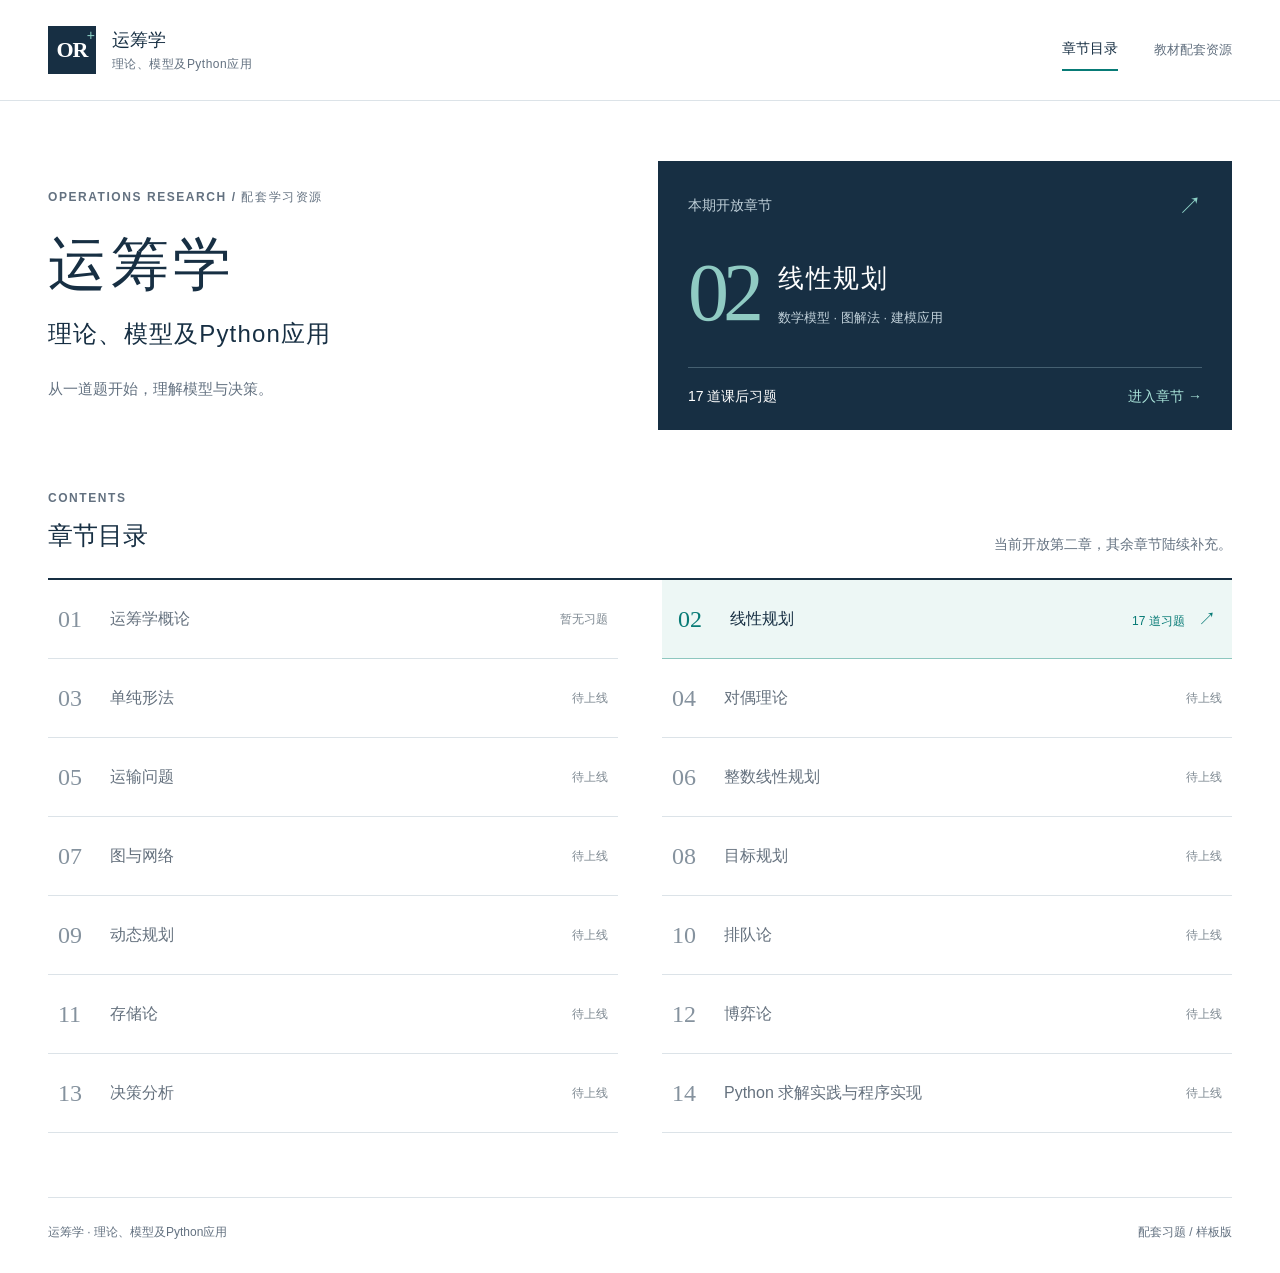
==== index.html @ b17d403d "Add files via upload" ====
<!doctype html><html lang="zh-CN"><head><meta charset="UTF-8"><meta name="viewport" content="width=device-width,initial-scale=1"><meta name="description" content="《运筹学 理论、模型及Python应用》配套习题，按章节阅读题目与数学模型。"><title>章节目录 · 运筹学配套学习资源</title><link rel="stylesheet" href="styles.css"><link rel="icon" href="favicon.svg" type="image/svg+xml"></head><body><a class="skip-link" href="#main">跳至正文</a><header class="site-header"><a class="brand" href="index.html" aria-label="返回教材首页"><span class="brand-symbol">OR<span>+</span></span><span class="brand-name">运筹学<span>理论、模型及Python应用</span></span></a><nav aria-label="主导航"><a href="index.html">章节目录</a><span class="edition">教材配套资源</span></nav></header><main id="main" class="home"><section class="intro"><div><p class="eyebrow">OPERATIONS RESEARCH / 配套学习资源</p><h1>运筹学</h1><p class="book-subtitle">理论、模型及Python应用</p><p class="intro-note">从一道题开始，理解模型与决策。</p></div><a class="featured" href="chapter-02.html"><div class="featured-top"><span>本期开放章节</span><span aria-hidden="true">↗</span></div><div class="featured-title"><span class="featured-number">02</span><div><h2>线性规划</h2><p>数学模型 · 图解法 · 建模应用</p></div></div><div class="featured-bottom"><span>17 道课后习题</span><span>进入章节 →</span></div></a></section><section class="catalog" aria-labelledby="catalog-title"><div class="section-heading"><div><span class="eyebrow">CONTENTS</span><h2 id="catalog-title">章节目录</h2></div><p>当前开放第二章，其余章节陆续补充。</p></div><div class="chapter-list"><div class="chapter-row unavailable"><span class="chapter-number">01</span><span class="chapter-name">运筹学概论</span><span class="row-status">暂无习题</span></div><a class="chapter-row available" href="chapter-02.html"><span class="chapter-number">02</span><span class="chapter-name">线性规划</span><span class="row-status">17 道习题 <span aria-hidden="true">↗</span></span></a><div class="chapter-row unavailable"><span class="chapter-number">03</span><span class="chapter-name">单纯形法</span><span class="row-status">待上线</span></div><div class="chapter-row unavailable"><span class="chapter-number">04</span><span class="chapter-name">对偶理论</span><span class="row-status">待上线</span></div><div class="chapter-row unavailable"><span class="chapter-number">05</span><span class="chapter-name">运输问题</span><span class="row-status">待上线</span></div><div class="chapter-row unavailable"><span class="chapter-number">06</span><span class="chapter-name">整数线性规划</span><span class="row-status">待上线</span></div><div class="chapter-row unavailable"><span class="chapter-number">07</span><span class="chapter-name">图与网络</span><span class="row-status">待上线</span></div><div class="chapter-row unavailable"><span class="chapter-number">08</span><span class="chapter-name">目标规划</span><span class="row-status">待上线</span></div><div class="chapter-row unavailable"><span class="chapter-number">09</span><span class="chapter-name">动态规划</span><span class="row-status">待上线</span></div><div class="chapter-row unavailable"><span class="chapter-number">10</span><span class="chapter-name">排队论</span><span class="row-status">待上线</span></div><div class="chapter-row unavailable"><span class="chapter-number">11</span><span class="chapter-name">存储论</span><span class="row-status">待上线</span></div><div class="chapter-row unavailable"><span class="chapter-number">12</span><span class="chapter-name">博弈论</span><span class="row-status">待上线</span></div><div class="chapter-row unavailable"><span class="chapter-number">13</span><span class="chapter-name">决策分析</span><span class="row-status">待上线</span></div><div class="chapter-row unavailable"><span class="chapter-number">14</span><span class="chapter-name">Python 求解实践与程序实现</span><span class="row-status">待上线</span></div></div></section></main><footer class="site-footer"><span>运筹学 · 理论、模型及Python应用</span><span>配套习题 / 样板版</span></footer></body></html>
---- styles.css ----
:root{--ink:#172f43;--muted:#637180;--accent:#087b76;--line:#dce3e8;--surface:#f3f6f8;--paper:#fff;font-family:Inter,"Segoe UI","Microsoft YaHei","PingFang SC",sans-serif;color:var(--ink);background:var(--paper);font-synthesis:none;line-height:1.65}*{box-sizing:border-box}body{margin:0}a{color:inherit;text-decoration:none}button,select{font:inherit}a:focus-visible,select:focus-visible,[tabindex]:focus-visible{outline:3px solid #16a49a;outline-offset:5px}::selection{background:#d3eee9}p,h1,h2{margin:0}a,select{-webkit-tap-highlight-color:transparent}[hidden]{display:none!important}.skip-link{position:fixed;top:-100px;left:20px;z-index:100;background:var(--ink);color:white;padding:12px}.skip-link:focus{top:12px}.site-header{max-width:1280px;margin:auto;padding:26px 48px;display:flex;align-items:center;justify-content:space-between;border-bottom:1px solid var(--line);gap:20px}.brand{display:flex;align-items:center;gap:16px}.brand-symbol{background:var(--ink);color:white;width:48px;height:48px;display:flex;align-items:center;justify-content:center;position:relative;font:bold 22px Georgia,serif;letter-spacing:-1px}.brand-symbol>span{position:absolute;right:2px;top:1px;color:#8dd2c7;font:14px sans-serif}.brand-name{font-size:18px;font-weight:700;line-height:1.45}.brand-name>span{display:block;font-size:12px;letter-spacing:.04em;font-weight:400;color:var(--muted);margin-top:3px}.site-header nav{display:flex;align-items:center;gap:36px;font-size:14px}.site-header nav a{padding:8px 0;border-bottom:2px solid var(--accent)}.edition{color:var(--muted);font-size:13px}.home,.chapter-page{max-width:1184px;padding:0 0 64px;margin:auto}.intro{padding:60px 0 54px;display:grid;grid-template-columns:1fr 1fr;gap:68px;align-items:center}.eyebrow{font-size:12px;font-weight:600;letter-spacing:.13em;color:var(--muted)}.intro h1{font-size:58px;letter-spacing:.08em;font-family:"Songti SC","SimSun",serif;line-height:1.2;margin:22px 0 14px}.book-subtitle{font-size:24px;letter-spacing:.05em}.intro-note{margin-top:24px;color:var(--muted);font-size:15px}.featured{background:var(--ink);color:white;padding:25px 30px 22px;display:block;transition:background .2s,transform .2s}.featured:hover{background:#213f55;transform:translateY(-2px)}.featured-top,.featured-bottom{display:flex;justify-content:space-between;align-items:center;font-size:14px}.featured-top{color:#c0d0d9}.featured-top>span:last-child{font-size:24px;color:#8dd2c7}.featured-title{display:flex;gap:24px;align-items:center;padding:26px 0 33px}.featured-number{font:96px/1 Georgia,serif;color:#90cbc3;letter-spacing:-6px}.featured h2{font-size:29px;letter-spacing:.06em}.featured-title p{font-size:13px;color:#c0d0d9;margin-top:7px}.featured-bottom{border-top:1px solid #456071;padding-top:17px}.featured-bottom>span:last-child{color:#a8e2d8}.section-heading{display:flex;align-items:flex-end;justify-content:space-between;margin-bottom:22px;gap:20px}.section-heading h2{font-size:25px;margin-top:5px}.section-heading p{font-size:14px;color:var(--muted)}.chapter-list{display:grid;grid-template-columns:1fr 1fr;border-top:2px solid var(--ink);column-gap:44px}.chapter-row{display:flex;align-items:center;gap:20px;min-height:79px;border-bottom:1px solid var(--line);padding:18px 10px;line-height:1.4}.chapter-number{font:24px Georgia,serif;color:#85929e;min-width:32px}.chapter-name{font-size:16px;flex:1}.row-status{font-size:12px;color:#7d8891;white-space:nowrap}.available{background:#edf7f5;border-bottom-color:#8ec7bf;padding-left:16px;padding-right:16px}.available .chapter-number,.available .row-status{color:var(--accent)}.available .chapter-name{font-weight:700}.available:hover{background:#e0f0ec}.row-status>span{margin-left:10px;font-size:18px}.unavailable{color:#65717e}.site-footer{max-width:1184px;margin:auto;border-top:1px solid var(--line);padding:25px 0 30px;display:flex;justify-content:space-between;gap:20px;font-size:12px;color:var(--muted)}.breadcrumb{display:flex;gap:14px;font-size:13px;color:var(--muted);padding-top:25px}.breadcrumb a:hover{color:var(--accent)}.chapter-intro{display:flex;justify-content:space-between;align-items:center;padding:28px 0 30px;border-bottom:2px solid var(--ink);margin-bottom:34px}.chapter-intro h1{font-size:40px;letter-spacing:.07em;line-height:1.4;margin:9px 0}.chapter-intro p:last-child{font-size:14px;color:var(--muted)}.chapter-intro p>span{margin:0 9px}.chapter-watermark{font:104px/1 Georgia,serif;color:#dee7ea;letter-spacing:-5px;padding-right:16px}.reading-layout{display:grid;grid-template-columns:248px minmax(0,1fr);gap:46px;align-items:start}.exercise-sidebar{position:sticky;top:24px;background:var(--surface);padding:22px 14px 15px}.sidebar-heading{display:flex;align-items:center;justify-content:space-between;padding:0 10px 17px;border-bottom:1px solid var(--line);margin-bottom:10px}.sidebar-heading h2{font-size:15px}.sidebar-heading>span{font-size:12px;color:var(--muted)}.exercise-sidebar nav{display:grid;gap:2px;max-height:calc(100vh - 160px);overflow-y:auto}.exercise-sidebar a{display:flex;align-items:center;gap:12px;font-size:14px;padding:9px 10px;border-left:2px solid transparent}.exercise-sidebar a>span{font-size:12px;color:#7a8791;font-variant-numeric:tabular-nums}.exercise-sidebar a:hover{background:#e8eef0}.exercise-sidebar a.active{background:white;border-left-color:var(--accent);color:var(--accent);font-weight:600}.exercise-sidebar a.active>span{color:var(--accent)}.reading-main{min-width:0;scroll-margin-top:28px}.question-heading{padding:4px 0 25px;border-bottom:1px solid var(--line)}.question-heading h2{font-size:25px;line-height:1.6;margin-top:10px;letter-spacing:.01em}.question-heading h2>span{font-size:14px;color:var(--accent);background:#eaf5f2;padding:5px 9px;margin-right:14px;vertical-align:middle;font-weight:500;white-space:nowrap}.question-body{padding:22px 0 26px;font-size:17px;line-height:1.95;overflow-wrap:break-word}.question-body p{margin-bottom:18px}.question-body p:last-child{margin-bottom:0}.math-inline{display:inline-block;vertical-align:middle;max-width:100%}.math-display{display:block;text-align:center;margin:18px 0;overflow-x:auto;overflow-y:hidden;padding:14px 12px;background:#f7f9fa;max-width:100%;font-size:1em}.math-display>span{display:inline-block;min-width:max-content}.math mjx-container{margin:0!important}.math-inline svg{max-width:100%}.table-scroll{overflow:auto;margin:26px 0;max-width:100%;border:1px solid var(--line);border-radius:3px}.table-scroll table{border-collapse:collapse;width:100%;min-width:440px;font-size:14px;line-height:1.7}.table-scroll caption{text-align:left;font-weight:600;padding:14px 17px;background:#f0f4f6;border-bottom:1px solid var(--line);color:var(--ink);caption-side:top}.table-scroll th{text-align:left;background:#f7f9fa;font-weight:600}.table-scroll th,.table-scroll td{padding:12px 15px;border-bottom:1px solid var(--line);min-width:80px}.table-scroll tr:last-child td{border-bottom:0}.table-scroll tbody tr:nth-child(even){background:#fbfcfd}.answer-pending{padding:22px 24px;background:var(--surface);display:flex;gap:16px;align-items:center;border-left:3px solid #c3d1d9;margin:12px 0 28px}.answer-pending strong{font-size:15px;font-weight:600}.answer-pending p{font-size:13px;color:var(--muted);margin-top:3px}.answer-icon{font-size:28px;color:#8094a2;line-height:1}.question-pagination{border-top:1px solid var(--line);padding-top:24px;display:grid;grid-template-columns:1fr auto 1fr;align-items:center;font-size:14px;gap:15px}.question-pagination a{padding:10px 16px;border:1px solid var(--line);width:max-content;transition:background .15s}.question-pagination a:hover{background:var(--ink);color:white}.question-pagination #previous{grid-column:1}.question-pagination #position{grid-column:2;color:var(--muted);font-size:13px;grid-row:1}.question-pagination #next{grid-column:3;justify-self:end;grid-row:1}.mobile-jump{display:none}.question:not([hidden])~.question:not([hidden]){margin-top:50px}@media(min-width:1500px){.home,.chapter-page,.site-footer{max-width:1200px}}@media(max-width:1280px){.home,.chapter-page,.site-footer{margin-left:48px;margin-right:48px}.intro{gap:36px}.featured-number{font-size:82px}.featured h2{font-size:26px}.featured-title{gap:20px}.reading-layout{gap:32px}}@media(max-width:900px){.site-header{padding:20px 28px}.home,.chapter-page,.site-footer{margin-left:28px;margin-right:28px}.intro{gap:28px}.intro h1{font-size:46px}.book-subtitle{font-size:19px}.featured{padding:20px}.featured-number{font-size:62px}.featured h2{font-size:22px}.featured-title{gap:18px}.featured-title p{max-width:140px}.chapter-list{column-gap:26px}.reading-layout{grid-template-columns:200px minmax(0,1fr);gap:25px}.exercise-sidebar{padding:18px 8px}.exercise-sidebar a{font-size:13px;padding:10px 7px;gap:8px}.question-heading h2{font-size:22px}.question-heading h2>span{display:block;width:max-content;margin:0 0 10px}}@media(max-width:680px){.site-header{padding:18px 20px;gap:12px}.brand{gap:10px}.brand-symbol{width:40px;height:40px;font-size:20px}.brand-name{font-size:16px}.brand-name>span{font-size:11px;letter-spacing:0}.site-header nav{gap:0;font-size:13px}.edition{display:none}.home,.chapter-page,.site-footer{margin-left:20px;margin-right:20px}.intro{grid-template-columns:1fr;padding:32px 0;gap:28px}.eyebrow{font-size:11px;letter-spacing:.08em}.intro h1{font-size:45px;margin-top:17px;margin-bottom:12px}.book-subtitle{font-size:20px}.intro-note{margin-top:16px;font-size:14px}.featured{padding:21px 24px}.featured-title{padding:16px 0 23px;gap:25px}.featured-number{font-size:74px}.featured-title p{max-width:none}.featured h2{font-size:27px}.featured-top,.featured-bottom{font-size:13px}.section-heading{display:block;margin-top:5px}.section-heading h2{font-size:23px}.section-heading p{font-size:13px;margin-top:9px}.chapter-list{grid-template-columns:1fr}.chapter-row{min-height:74px;gap:16px}.chapter-name{font-size:15px}.site-footer{flex-direction:column;gap:5px;padding:22px 0}.chapter-intro{padding:23px 0;margin-bottom:22px}.chapter-intro h1{font-size:32px}.chapter-watermark{font-size:82px}.reading-layout{display:block}.exercise-sidebar{display:none}.mobile-jump{display:flex;align-items:center;gap:15px;margin:0 0 24px;padding:13px 15px;background:var(--surface)}.mobile-jump label{font-size:13px;white-space:nowrap;color:var(--muted)}.mobile-jump select{min-width:0;width:100%;background:white;color:var(--ink);border:1px solid #bdccd5;padding:10px 9px;border-radius:3px;font-size:14px}.question-heading h2{font-size:23px}.question-heading h2>span{display:inline-block;font-size:12px;margin:0 10px 0 0;padding:4px 7px}.question-heading{padding-bottom:19px}.question-body{font-size:16px;padding-top:22px;line-height:1.95}.math-display{padding:14px 5px;font-size:.94em}.table-scroll{margin:22px 0}.table-scroll th,.table-scroll td{padding:11px 13px}.answer-pending{padding:17px 18px}.question-pagination a{padding:10px 12px}.home,.chapter-page{padding-bottom:42px}}@media(prefers-reduced-motion:reduce){*{transition:none!important;scroll-behavior:auto!important}}@media print{.site-header,.site-footer,.exercise-sidebar,.mobile-jump,.question-pagination,.breadcrumb,.skip-link{display:none!important}.chapter-page{margin:0}.reading-layout{display:block}.question[hidden]{display:block!important}.question{break-before:page}.math-display{background:none}.table-scroll{overflow:visible}.chapter-intro{border:0}.answer-pending{display:none}}
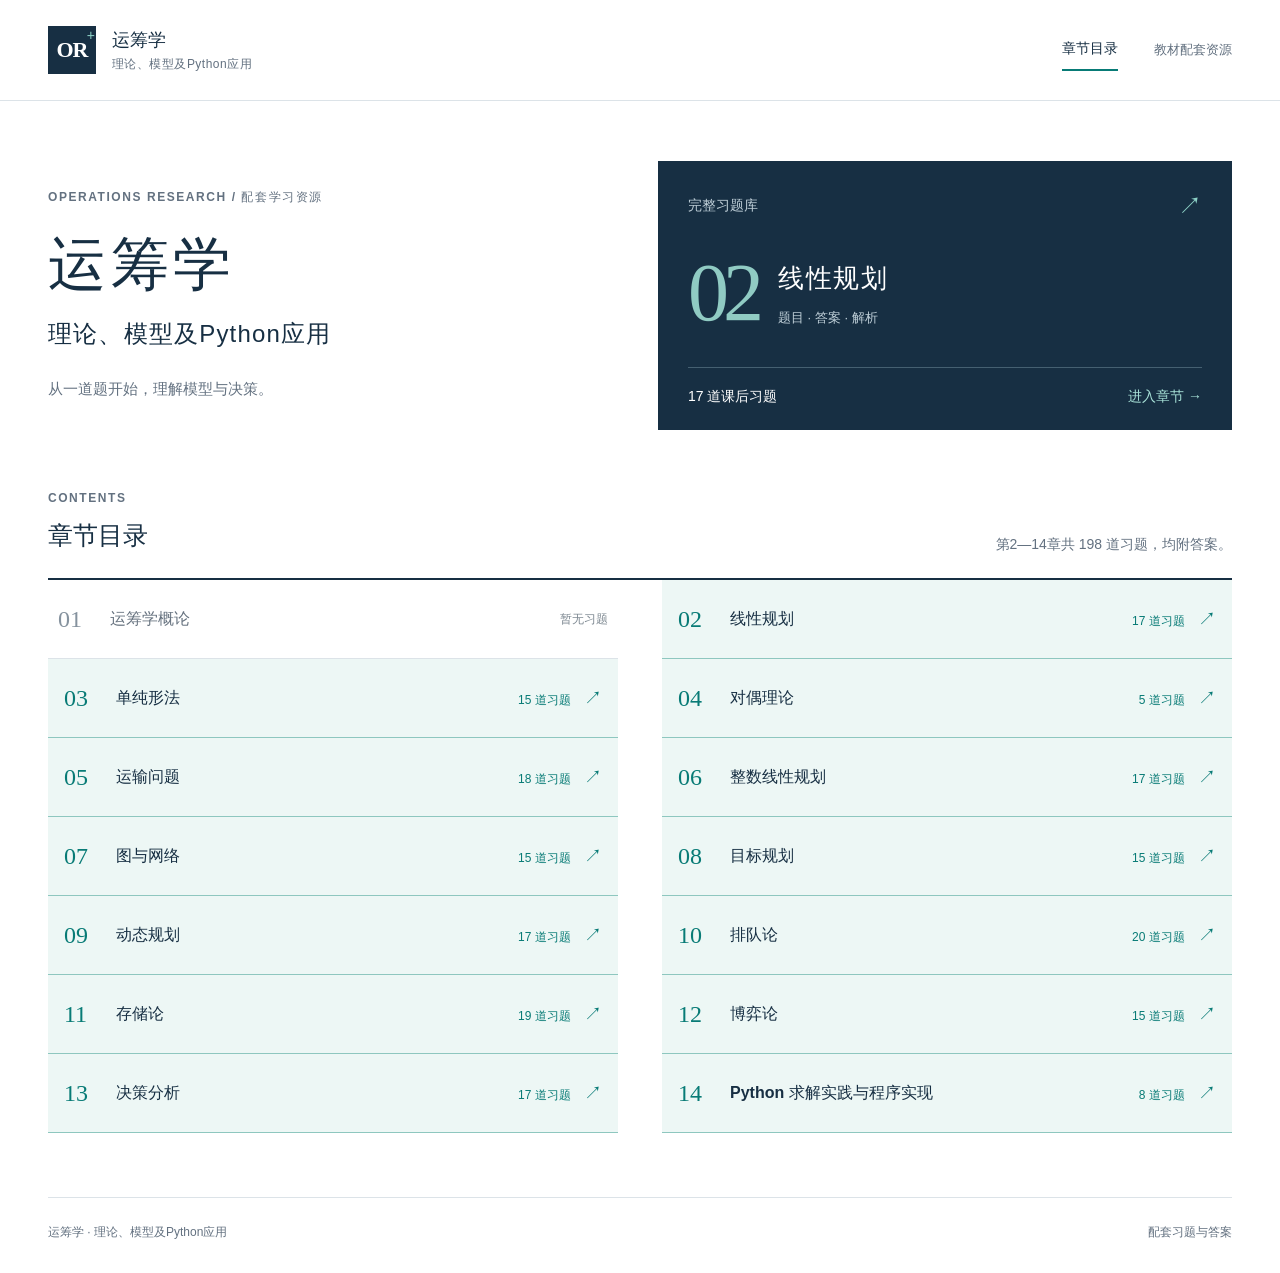
==== commit c0a6508b: "Publish reviewed exercises and answers for chapters 2-14" ====
--- a/index.html
+++ b/index.html
@@ -1 +1 @@
-<!doctype html><html lang="zh-CN"><head><meta charset="UTF-8"><meta name="viewport" content="width=device-width,initial-scale=1"><meta name="description" content="《运筹学 理论、模型及Python应用》配套习题，按章节阅读题目与数学模型。"><title>章节目录 · 运筹学配套学习资源</title><link rel="stylesheet" href="styles.css"><link rel="icon" href="favicon.svg" type="image/svg+xml"></head><body><a class="skip-link" href="#main">跳至正文</a><header class="site-header"><a class="brand" href="index.html" aria-label="返回教材首页"><span class="brand-symbol">OR<span>+</span></span><span class="brand-name">运筹学<span>理论、模型及Python应用</span></span></a><nav aria-label="主导航"><a href="index.html">章节目录</a><span class="edition">教材配套资源</span></nav></header><main id="main" class="home"><section class="intro"><div><p class="eyebrow">OPERATIONS RESEARCH / 配套学习资源</p><h1>运筹学</h1><p class="book-subtitle">理论、模型及Python应用</p><p class="intro-note">从一道题开始，理解模型与决策。</p></div><a class="featured" href="chapter-02.html"><div class="featured-top"><span>本期开放章节</span><span aria-hidden="true">↗</span></div><div class="featured-title"><span class="featured-number">02</span><div><h2>线性规划</h2><p>数学模型 · 图解法 · 建模应用</p></div></div><div class="featured-bottom"><span>17 道课后习题</span><span>进入章节 →</span></div></a></section><section class="catalog" aria-labelledby="catalog-title"><div class="section-heading"><div><span class="eyebrow">CONTENTS</span><h2 id="catalog-title">章节目录</h2></div><p>当前开放第二章，其余章节陆续补充。</p></div><div class="chapter-list"><div class="chapter-row unavailable"><span class="chapter-number">01</span><span class="chapter-name">运筹学概论</span><span class="row-status">暂无习题</span></div><a class="chapter-row available" href="chapter-02.html"><span class="chapter-number">02</span><span class="chapter-name">线性规划</span><span class="row-status">17 道习题 <span aria-hidden="true">↗</span></span></a><div class="chapter-row unavailable"><span class="chapter-number">03</span><span class="chapter-name">单纯形法</span><span class="row-status">待上线</span></div><div class="chapter-row unavailable"><span class="chapter-number">04</span><span class="chapter-name">对偶理论</span><span class="row-status">待上线</span></div><div class="chapter-row unavailable"><span class="chapter-number">05</span><span class="chapter-name">运输问题</span><span class="row-status">待上线</span></div><div class="chapter-row unavailable"><span class="chapter-number">06</span><span class="chapter-name">整数线性规划</span><span class="row-status">待上线</span></div><div class="chapter-row unavailable"><span class="chapter-number">07</span><span class="chapter-name">图与网络</span><span class="row-status">待上线</span></div><div class="chapter-row unavailable"><span class="chapter-number">08</span><span class="chapter-name">目标规划</span><span class="row-status">待上线</span></div><div class="chapter-row unavailable"><span class="chapter-number">09</span><span class="chapter-name">动态规划</span><span class="row-status">待上线</span></div><div class="chapter-row unavailable"><span class="chapter-number">10</span><span class="chapter-name">排队论</span><span class="row-status">待上线</span></div><div class="chapter-row unavailable"><span class="chapter-number">11</span><span class="chapter-name">存储论</span><span class="row-status">待上线</span></div><div class="chapter-row unavailable"><span class="chapter-number">12</span><span class="chapter-name">博弈论</span><span class="row-status">待上线</span></div><div class="chapter-row unavailable"><span class="chapter-number">13</span><span class="chapter-name">决策分析</span><span class="row-status">待上线</span></div><div class="chapter-row unavailable"><span class="chapter-number">14</span><span class="chapter-name">Python 求解实践与程序实现</span><span class="row-status">待上线</span></div></div></section></main><footer class="site-footer"><span>运筹学 · 理论、模型及Python应用</span><span>配套习题 / 样板版</span></footer></body></html>+<!doctype html><html lang="zh-CN"><head><meta charset="UTF-8"><meta name="viewport" content="width=device-width,initial-scale=1"><meta name="description" content="《运筹学 理论、模型及Python应用》配套习题与答案解析。"><title>章节目录 · 运筹学配套学习资源</title><link rel="stylesheet" href="styles.css"><link rel="icon" href="favicon.svg" type="image/svg+xml"></head><body><a class="skip-link" href="#main">跳至正文</a><header class="site-header"><a class="brand" href="index.html" aria-label="返回教材首页"><span class="brand-symbol">OR<span>+</span></span><span class="brand-name">运筹学<span>理论、模型及Python应用</span></span></a><nav aria-label="主导航"><a href="index.html">章节目录</a><span class="edition">教材配套资源</span></nav></header><main id="main" class="home"><section class="intro"><div><p class="eyebrow">OPERATIONS RESEARCH / 配套学习资源</p><h1>运筹学</h1><p class="book-subtitle">理论、模型及Python应用</p><p class="intro-note">从一道题开始，理解模型与决策。</p></div><a class="featured" href="chapter-02.html"><div class="featured-top"><span>完整习题库</span><span aria-hidden="true">↗</span></div><div class="featured-title"><span class="featured-number">02</span><div><h2>线性规划</h2><p>题目 · 答案 · 解析</p></div></div><div class="featured-bottom"><span>17 道课后习题</span><span>进入章节 →</span></div></a></section><section class="catalog" aria-labelledby="catalog-title"><div class="section-heading"><div><span class="eyebrow">CONTENTS</span><h2 id="catalog-title">章节目录</h2></div><p>第2—14章共 198 道习题，均附答案。</p></div><div class="chapter-list"><div class="chapter-row unavailable"><span class="chapter-number">01</span><span class="chapter-name">运筹学概论</span><span class="row-status">暂无习题</span></div><a class="chapter-row available" href="chapter-02.html"><span class="chapter-number">02</span><span class="chapter-name">线性规划</span><span class="row-status">17 道习题 <span aria-hidden="true">↗</span></span></a><a class="chapter-row available" href="chapter-03.html"><span class="chapter-number">03</span><span class="chapter-name">单纯形法</span><span class="row-status">15 道习题 <span aria-hidden="true">↗</span></span></a><a class="chapter-row available" href="chapter-04.html"><span class="chapter-number">04</span><span class="chapter-name">对偶理论</span><span class="row-status">5 道习题 <span aria-hidden="true">↗</span></span></a><a class="chapter-row available" href="chapter-05.html"><span class="chapter-number">05</span><span class="chapter-name">运输问题</span><span class="row-status">18 道习题 <span aria-hidden="true">↗</span></span></a><a class="chapter-row available" href="chapter-06.html"><span class="chapter-number">06</span><span class="chapter-name">整数线性规划</span><span class="row-status">17 道习题 <span aria-hidden="true">↗</span></span></a><a class="chapter-row available" href="chapter-07.html"><span class="chapter-number">07</span><span class="chapter-name">图与网络</span><span class="row-status">15 道习题 <span aria-hidden="true">↗</span></span></a><a class="chapter-row available" href="chapter-08.html"><span class="chapter-number">08</span><span class="chapter-name">目标规划</span><span class="row-status">15 道习题 <span aria-hidden="true">↗</span></span></a><a class="chapter-row available" href="chapter-09.html"><span class="chapter-number">09</span><span class="chapter-name">动态规划</span><span class="row-status">17 道习题 <span aria-hidden="true">↗</span></span></a><a class="chapter-row available" href="chapter-10.html"><span class="chapter-number">10</span><span class="chapter-name">排队论</span><span class="row-status">20 道习题 <span aria-hidden="true">↗</span></span></a><a class="chapter-row available" href="chapter-11.html"><span class="chapter-number">11</span><span class="chapter-name">存储论</span><span class="row-status">19 道习题 <span aria-hidden="true">↗</span></span></a><a class="chapter-row available" href="chapter-12.html"><span class="chapter-number">12</span><span class="chapter-name">博弈论</span><span class="row-status">15 道习题 <span aria-hidden="true">↗</span></span></a><a class="chapter-row available" href="chapter-13.html"><span class="chapter-number">13</span><span class="chapter-name">决策分析</span><span class="row-status">17 道习题 <span aria-hidden="true">↗</span></span></a><a class="chapter-row available" href="chapter-14.html"><span class="chapter-number">14</span><span class="chapter-name">Python 求解实践与程序实现</span><span class="row-status">8 道习题 <span aria-hidden="true">↗</span></span></a></div></section></main><footer class="site-footer"><span>运筹学 · 理论、模型及Python应用</span><span>配套习题与答案</span></footer></body></html>
--- a/styles.css
+++ b/styles.css
@@ -1 +1,20 @@
 :root{--ink:#172f43;--muted:#637180;--accent:#087b76;--line:#dce3e8;--surface:#f3f6f8;--paper:#fff;font-family:Inter,"Segoe UI","Microsoft YaHei","PingFang SC",sans-serif;color:var(--ink);background:var(--paper);font-synthesis:none;line-height:1.65}*{box-sizing:border-box}body{margin:0}a{color:inherit;text-decoration:none}button,select{font:inherit}a:focus-visible,select:focus-visible,[tabindex]:focus-visible{outline:3px solid #16a49a;outline-offset:5px}::selection{background:#d3eee9}p,h1,h2{margin:0}a,select{-webkit-tap-highlight-color:transparent}[hidden]{display:none!important}.skip-link{position:fixed;top:-100px;left:20px;z-index:100;background:var(--ink);color:white;padding:12px}.skip-link:focus{top:12px}.site-header{max-width:1280px;margin:auto;padding:26px 48px;display:flex;align-items:center;justify-content:space-between;border-bottom:1px solid var(--line);gap:20px}.brand{display:flex;align-items:center;gap:16px}.brand-symbol{background:var(--ink);color:white;width:48px;height:48px;display:flex;align-items:center;justify-content:center;position:relative;font:bold 22px Georgia,serif;letter-spacing:-1px}.brand-symbol>span{position:absolute;right:2px;top:1px;color:#8dd2c7;font:14px sans-serif}.brand-name{font-size:18px;font-weight:700;line-height:1.45}.brand-name>span{display:block;font-size:12px;letter-spacing:.04em;font-weight:400;color:var(--muted);margin-top:3px}.site-header nav{display:flex;align-items:center;gap:36px;font-size:14px}.site-header nav a{padding:8px 0;border-bottom:2px solid var(--accent)}.edition{color:var(--muted);font-size:13px}.home,.chapter-page{max-width:1184px;padding:0 0 64px;margin:auto}.intro{padding:60px 0 54px;display:grid;grid-template-columns:1fr 1fr;gap:68px;align-items:center}.eyebrow{font-size:12px;font-weight:600;letter-spacing:.13em;color:var(--muted)}.intro h1{font-size:58px;letter-spacing:.08em;font-family:"Songti SC","SimSun",serif;line-height:1.2;margin:22px 0 14px}.book-subtitle{font-size:24px;letter-spacing:.05em}.intro-note{margin-top:24px;color:var(--muted);font-size:15px}.featured{background:var(--ink);color:white;padding:25px 30px 22px;display:block;transition:background .2s,transform .2s}.featured:hover{background:#213f55;transform:translateY(-2px)}.featured-top,.featured-bottom{display:flex;justify-content:space-between;align-items:center;font-size:14px}.featured-top{color:#c0d0d9}.featured-top>span:last-child{font-size:24px;color:#8dd2c7}.featured-title{display:flex;gap:24px;align-items:center;padding:26px 0 33px}.featured-number{font:96px/1 Georgia,serif;color:#90cbc3;letter-spacing:-6px}.featured h2{font-size:29px;letter-spacing:.06em}.featured-title p{font-size:13px;color:#c0d0d9;margin-top:7px}.featured-bottom{border-top:1px solid #456071;padding-top:17px}.featured-bottom>span:last-child{color:#a8e2d8}.section-heading{display:flex;align-items:flex-end;justify-content:space-between;margin-bottom:22px;gap:20px}.section-heading h2{font-size:25px;margin-top:5px}.section-heading p{font-size:14px;color:var(--muted)}.chapter-list{display:grid;grid-template-columns:1fr 1fr;border-top:2px solid var(--ink);column-gap:44px}.chapter-row{display:flex;align-items:center;gap:20px;min-height:79px;border-bottom:1px solid var(--line);padding:18px 10px;line-height:1.4}.chapter-number{font:24px Georgia,serif;color:#85929e;min-width:32px}.chapter-name{font-size:16px;flex:1}.row-status{font-size:12px;color:#7d8891;white-space:nowrap}.available{background:#edf7f5;border-bottom-color:#8ec7bf;padding-left:16px;padding-right:16px}.available .chapter-number,.available .row-status{color:var(--accent)}.available .chapter-name{font-weight:700}.available:hover{background:#e0f0ec}.row-status>span{margin-left:10px;font-size:18px}.unavailable{color:#65717e}.site-footer{max-width:1184px;margin:auto;border-top:1px solid var(--line);padding:25px 0 30px;display:flex;justify-content:space-between;gap:20px;font-size:12px;color:var(--muted)}.breadcrumb{display:flex;gap:14px;font-size:13px;color:var(--muted);padding-top:25px}.breadcrumb a:hover{color:var(--accent)}.chapter-intro{display:flex;justify-content:space-between;align-items:center;padding:28px 0 30px;border-bottom:2px solid var(--ink);margin-bottom:34px}.chapter-intro h1{font-size:40px;letter-spacing:.07em;line-height:1.4;margin:9px 0}.chapter-intro p:last-child{font-size:14px;color:var(--muted)}.chapter-intro p>span{margin:0 9px}.chapter-watermark{font:104px/1 Georgia,serif;color:#dee7ea;letter-spacing:-5px;padding-right:16px}.reading-layout{display:grid;grid-template-columns:248px minmax(0,1fr);gap:46px;align-items:start}.exercise-sidebar{position:sticky;top:24px;background:var(--surface);padding:22px 14px 15px}.sidebar-heading{display:flex;align-items:center;justify-content:space-between;padding:0 10px 17px;border-bottom:1px solid var(--line);margin-bottom:10px}.sidebar-heading h2{font-size:15px}.sidebar-heading>span{font-size:12px;color:var(--muted)}.exercise-sidebar nav{display:grid;gap:2px;max-height:calc(100vh - 160px);overflow-y:auto}.exercise-sidebar a{display:flex;align-items:center;gap:12px;font-size:14px;padding:9px 10px;border-left:2px solid transparent}.exercise-sidebar a>span{font-size:12px;color:#7a8791;font-variant-numeric:tabular-nums}.exercise-sidebar a:hover{background:#e8eef0}.exercise-sidebar a.active{background:white;border-left-color:var(--accent);color:var(--accent);font-weight:600}.exercise-sidebar a.active>span{color:var(--accent)}.reading-main{min-width:0;scroll-margin-top:28px}.question-heading{padding:4px 0 25px;border-bottom:1px solid var(--line)}.question-heading h2{font-size:25px;line-height:1.6;margin-top:10px;letter-spacing:.01em}.question-heading h2>span{font-size:14px;color:var(--accent);background:#eaf5f2;padding:5px 9px;margin-right:14px;vertical-align:middle;font-weight:500;white-space:nowrap}.question-body{padding:22px 0 26px;font-size:17px;line-height:1.95;overflow-wrap:break-word}.question-body p{margin-bottom:18px}.question-body p:last-child{margin-bottom:0}.math-inline{display:inline-block;vertical-align:middle;max-width:100%}.math-display{display:block;text-align:center;margin:18px 0;overflow-x:auto;overflow-y:hidden;padding:14px 12px;background:#f7f9fa;max-width:100%;font-size:1em}.math-display>span{display:inline-block;min-width:max-content}.math mjx-container{margin:0!important}.math-inline svg{max-width:100%}.table-scroll{overflow:auto;margin:26px 0;max-width:100%;border:1px solid var(--line);border-radius:3px}.table-scroll table{border-collapse:collapse;width:100%;min-width:440px;font-size:14px;line-height:1.7}.table-scroll caption{text-align:left;font-weight:600;padding:14px 17px;background:#f0f4f6;border-bottom:1px solid var(--line);color:var(--ink);caption-side:top}.table-scroll th{text-align:left;background:#f7f9fa;font-weight:600}.table-scroll th,.table-scroll td{padding:12px 15px;border-bottom:1px solid var(--line);min-width:80px}.table-scroll tr:last-child td{border-bottom:0}.table-scroll tbody tr:nth-child(even){background:#fbfcfd}.answer-pending{padding:22px 24px;background:var(--surface);display:flex;gap:16px;align-items:center;border-left:3px solid #c3d1d9;margin:12px 0 28px}.answer-pending strong{font-size:15px;font-weight:600}.answer-pending p{font-size:13px;color:var(--muted);margin-top:3px}.answer-icon{font-size:28px;color:#8094a2;line-height:1}.question-pagination{border-top:1px solid var(--line);padding-top:24px;display:grid;grid-template-columns:1fr auto 1fr;align-items:center;font-size:14px;gap:15px}.question-pagination a{padding:10px 16px;border:1px solid var(--line);width:max-content;transition:background .15s}.question-pagination a:hover{background:var(--ink);color:white}.question-pagination #previous{grid-column:1}.question-pagination #position{grid-column:2;color:var(--muted);font-size:13px;grid-row:1}.question-pagination #next{grid-column:3;justify-self:end;grid-row:1}.mobile-jump{display:none}.question:not([hidden])~.question:not([hidden]){margin-top:50px}@media(min-width:1500px){.home,.chapter-page,.site-footer{max-width:1200px}}@media(max-width:1280px){.home,.chapter-page,.site-footer{margin-left:48px;margin-right:48px}.intro{gap:36px}.featured-number{font-size:82px}.featured h2{font-size:26px}.featured-title{gap:20px}.reading-layout{gap:32px}}@media(max-width:900px){.site-header{padding:20px 28px}.home,.chapter-page,.site-footer{margin-left:28px;margin-right:28px}.intro{gap:28px}.intro h1{font-size:46px}.book-subtitle{font-size:19px}.featured{padding:20px}.featured-number{font-size:62px}.featured h2{font-size:22px}.featured-title{gap:18px}.featured-title p{max-width:140px}.chapter-list{column-gap:26px}.reading-layout{grid-template-columns:200px minmax(0,1fr);gap:25px}.exercise-sidebar{padding:18px 8px}.exercise-sidebar a{font-size:13px;padding:10px 7px;gap:8px}.question-heading h2{font-size:22px}.question-heading h2>span{display:block;width:max-content;margin:0 0 10px}}@media(max-width:680px){.site-header{padding:18px 20px;gap:12px}.brand{gap:10px}.brand-symbol{width:40px;height:40px;font-size:20px}.brand-name{font-size:16px}.brand-name>span{font-size:11px;letter-spacing:0}.site-header nav{gap:0;font-size:13px}.edition{display:none}.home,.chapter-page,.site-footer{margin-left:20px;margin-right:20px}.intro{grid-template-columns:1fr;padding:32px 0;gap:28px}.eyebrow{font-size:11px;letter-spacing:.08em}.intro h1{font-size:45px;margin-top:17px;margin-bottom:12px}.book-subtitle{font-size:20px}.intro-note{margin-top:16px;font-size:14px}.featured{padding:21px 24px}.featured-title{padding:16px 0 23px;gap:25px}.featured-number{font-size:74px}.featured-title p{max-width:none}.featured h2{font-size:27px}.featured-top,.featured-bottom{font-size:13px}.section-heading{display:block;margin-top:5px}.section-heading h2{font-size:23px}.section-heading p{font-size:13px;margin-top:9px}.chapter-list{grid-template-columns:1fr}.chapter-row{min-height:74px;gap:16px}.chapter-name{font-size:15px}.site-footer{flex-direction:column;gap:5px;padding:22px 0}.chapter-intro{padding:23px 0;margin-bottom:22px}.chapter-intro h1{font-size:32px}.chapter-watermark{font-size:82px}.reading-layout{display:block}.exercise-sidebar{display:none}.mobile-jump{display:flex;align-items:center;gap:15px;margin:0 0 24px;padding:13px 15px;background:var(--surface)}.mobile-jump label{font-size:13px;white-space:nowrap;color:var(--muted)}.mobile-jump select{min-width:0;width:100%;background:white;color:var(--ink);border:1px solid #bdccd5;padding:10px 9px;border-radius:3px;font-size:14px}.question-heading h2{font-size:23px}.question-heading h2>span{display:inline-block;font-size:12px;margin:0 10px 0 0;padding:4px 7px}.question-heading{padding-bottom:19px}.question-body{font-size:16px;padding-top:22px;line-height:1.95}.math-display{padding:14px 5px;font-size:.94em}.table-scroll{margin:22px 0}.table-scroll th,.table-scroll td{padding:11px 13px}.answer-pending{padding:17px 18px}.question-pagination a{padding:10px 12px}.home,.chapter-page{padding-bottom:42px}}@media(prefers-reduced-motion:reduce){*{transition:none!important;scroll-behavior:auto!important}}@media print{.site-header,.site-footer,.exercise-sidebar,.mobile-jump,.question-pagination,.breadcrumb,.skip-link{display:none!important}.chapter-page{margin:0}.reading-layout{display:block}.question[hidden]{display:block!important}.question{break-before:page}.math-display{background:none}.table-scroll{overflow:visible}.chapter-intro{border:0}.answer-pending{display:none}}
+.exercise-figure{margin:24px 0;text-align:center}.exercise-figure img{display:block;width:100%;max-width:520px;height:auto;margin:auto}.exercise-figure figcaption{font-size:14px;color:var(--muted);margin-top:12px}.table-scroll td[rowspan]{vertical-align:middle}.table-scroll th{font-weight:600}
+.answer-panel{margin:12px 0 30px;border:1px solid #b9d7d2;border-left:4px solid var(--accent);background:#f5faf9}.answer-panel summary{display:flex;align-items:center;justify-content:space-between;gap:18px;padding:18px 22px;cursor:pointer;list-style:none;color:var(--ink);user-select:none}.answer-panel summary::-webkit-details-marker{display:none}.answer-panel summary::after{content:"＋";font-size:21px;line-height:1;color:var(--accent)}.answer-panel[open] summary::after{content:"－"}.answer-label{font-weight:700}.answer-action{margin-left:auto;font-size:13px;color:var(--muted)}.answer-panel[open] .answer-action{display:none}.answer-body{padding:23px 24px 26px;border-top:1px solid #cfe1de;background:#fff;font-size:16px;line-height:1.9;overflow-wrap:break-word}.answer-body>p{margin:0 0 17px}.answer-body>p:last-child{margin-bottom:0}.answer-body .math-display{background:#f7faf9}.answer-body .table-scroll{margin:22px 0}.table-section td{font-weight:700;background:#eef5f4!important;color:var(--ink)}
+@media(max-width:680px){.answer-panel summary{padding:16px}.answer-body{padding:19px 16px 22px;font-size:15px}.answer-action{font-size:12px}.exercise-figure img{max-width:100%}}
+@media print{.answer-panel{border-color:#aaa}.answer-panel .answer-body{display:block!important}.answer-panel summary{padding-left:0}.answer-panel summary::after,.answer-action{display:none}}
+
+/* Pandoc-generated tables, figures and Python listings. */
+.question-body p,.answer-body p{margin:0 0 17px}
+.question-body ul,.question-body ol,.answer-body ul,.answer-body ol{padding-left:1.6em;margin:12px 0 20px}
+.question-body li,.answer-body li{margin:5px 0}
+.question-body figure,.answer-body figure{margin:24px auto;text-align:center}
+.question-body img,.answer-body img{display:block;max-width:min(100%,720px);height:auto;margin:auto}
+.question-body figcaption,.answer-body figcaption{font-size:14px;color:var(--muted);margin-top:10px}
+.sourceCode{max-width:100%;overflow-x:auto;margin:20px 0;border:1px solid var(--line);background:#f7f9fa}
+.sourceCode pre{margin:0;padding:16px 18px;overflow-x:auto;line-height:1.55;font:13px/1.55 Consolas,"Courier New",monospace}
+.sourceCode code{white-space:pre}
+.question-body code:not(.sourceCode code),.answer-body code:not(.sourceCode code){font:0.9em Consolas,"Courier New",monospace;background:#f2f5f6;padding:1px 4px;border-radius:3px}
+.table-scroll caption{caption-side:top;text-align:left;font-size:14px;font-weight:600;color:var(--muted);padding:0 0 8px}
+.table-scroll table{min-width:max-content}
+.math-display{overflow-x:auto}
